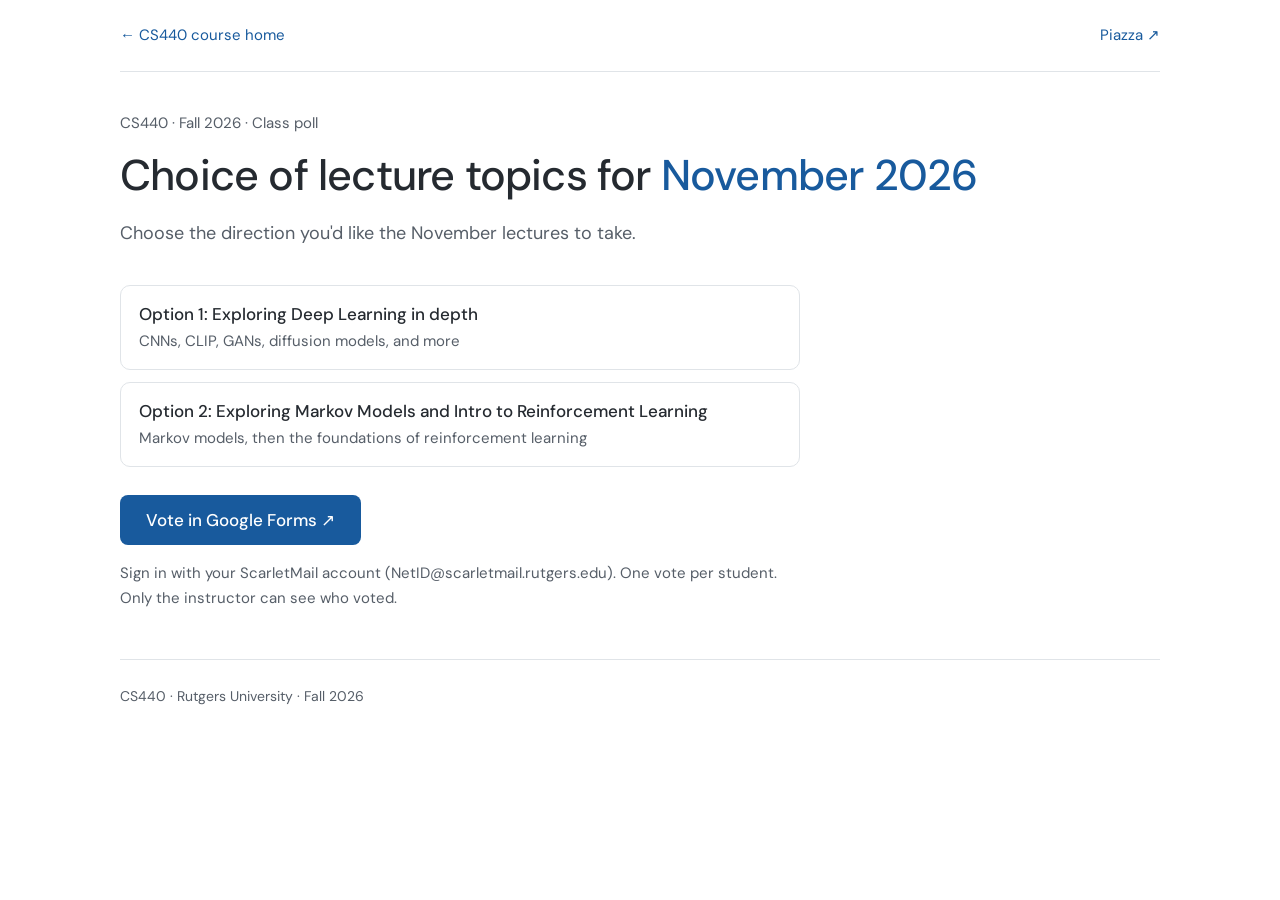
==== poll/index.html @ 27d011c7 "Add November lecture-topics poll page Co-Authored-By: Claude Opus 5.5 <noreply@anthropic.com>" ====
<!doctype html>
<html lang="en">
<head>
<meta charset="utf-8">
<meta name="viewport" content="width=device-width, initial-scale=1">
<title>November Topics Poll · CS440 Fall 2026</title>
<meta name="description" content="CS440 Fall 2026 poll: choose the lecture topics for November 2026.">
<meta name="robots" content="noindex">
<link rel="stylesheet" href="../assets/course.css">
<style>
.poll{max-width:680px;padding:8px 0 48px}
.option{padding:16px 18px;border:1px solid var(--line);border-radius:10px;font-size:17px;line-height:1.5}
.option+.option{margin-top:12px}
.option strong{display:block;font-weight:500}
.option span{color:var(--muted);font-size:15px}
.vote{display:inline-block;margin-top:28px;font-size:17px;font-weight:500;padding:11px 26px;border-radius:8px;background:var(--blue);color:#fff}
.vote:hover{background:#134a82;text-decoration:none}
.vote:focus-visible{outline:3px solid var(--blue);outline-offset:3px}
.fine{margin-top:16px;font-size:15px;color:var(--muted)}
</style>
</head>
<body>
<div class="wrapper">
<nav class="site-nav" aria-label="Course navigation"><a href="../">← CS440 course home</a><div><a href="https://piazza.com/rutgers/fall2026/cs440">Piazza ↗</a></div></nav>
<header class="hero">
<p class="eyebrow">CS440 · Fall 2026 · Class poll</p>
<h1>Choice of lecture topics for <span>November 2026</span></h1>
<p class="subtitle">Choose the direction you'd like the November lectures to take.</p>
</header>
<main id="main" class="poll">
<div class="option"><strong>Option 1: Exploring Deep Learning in depth</strong><span>CNNs, CLIP, GANs, diffusion models, and more</span></div>
<div class="option"><strong>Option 2: Exploring Markov Models and Intro to Reinforcement Learning</strong><span>Markov models, then the foundations of reinforcement learning</span></div>
<a class="vote" href="https://docs.google.com/forms/d/e/1FAIpQLSd-jjGuZHkuYG3EK6-WbKpRKqS8aI4925UPsizvsDVMH4AsDQ/viewform" target="_blank" rel="noopener">Vote in Google Forms ↗</a>
<p class="fine">Sign in with your ScarletMail account (NetID@scarletmail.rutgers.edu). One vote per student. Only the instructor can see who voted.</p>
</main>
<footer class="footer"><p>CS440 · Rutgers University · Fall 2026</p></footer>
</div>
</body>
</html>
---- assets/course.css ----
@font-face{font-family:'DM Sans';src:url('fonts/dm-sans.woff2') format('woff2');font-weight:100 1000;font-display:swap}
:root{color-scheme:light;--ink:#252a30;--muted:#565e68;--blue:#185a9d;--line:#e0e4e8}
*{box-sizing:border-box}html{scroll-behavior:smooth;scroll-padding-top:24px}body{margin:0;background:#fff;color:var(--ink);font:18px/1.65 'DM Sans',Arial,sans-serif}a{color:var(--blue);text-decoration:none;text-underline-offset:4px}a:hover{text-decoration:underline}a:focus-visible{outline:3px solid var(--blue);outline-offset:4px}h1,h2,h3,p{margin:0}h1,h2,h3{font-weight:500;line-height:1.3}h1{font-size:clamp(32px,4vw,43px);letter-spacing:-.8px;max-width:860px}h1 span{color:var(--blue)}h2{font-size:29px;color:#103f71;margin-bottom:18px}h3{font-size:20px;margin-bottom:8px}.wrapper{width:min(1040px,calc(100% - 64px));margin-inline:auto}.skip-link{position:absolute;top:-70px;left:20px;padding:10px 18px;background:var(--blue);color:#fff}.skip-link:focus{top:10px}.site-nav{display:flex;justify-content:space-between;gap:16px;padding:23px 0;border-bottom:1px solid var(--line);font-size:15px}.site-nav div{display:flex;gap:22px}.hero{padding:39px 0 28px}.eyebrow{font-size:15px;color:var(--muted);margin-bottom:12px}.hero .subtitle{margin-top:16px;color:var(--muted)}.course-nav{display:flex;flex-wrap:wrap;gap:8px 24px;margin-top:24px;font-size:16px}.course-section{border-top:1px solid var(--line);padding:30px 0}.lead{max-width:920px;font-size:20px}.muted{color:var(--muted)}.lead+p{margin-top:12px}.meeting-grid{display:grid;grid-template-columns:1fr 1.15fr 1.2fr;gap:28px}.meeting-grid p,.meeting-grid table{font-size:16px}.meeting-grid p+p{margin-top:8px}.time{font-weight:500;color:var(--ink)}table{width:100%;border-collapse:collapse;text-align:left}th,td{padding:10px 14px;border-bottom:1px solid var(--line);vertical-align:top}th{font-weight:500;color:var(--ink);background:#f7f9fb}th:first-child,td:first-child{padding-left:0}.recitations{font-size:15px!important}.recitations th,.recitations td{padding:7px 8px}.recitations th:first-child,.recitations td:first-child{padding-left:0}.table-scroll{max-width:100%;overflow-x:auto}.table-scroll:focus-visible{outline:2px solid var(--blue);outline-offset:4px}.staff-table{font-size:16px;min-width:650px}.staff-table td:first-child{width:30%}.help-list{padding-left:22px;margin:20px 0 0;font-size:17px}.help-list li+li{margin-top:8px}.notice{font-size:16px;color:var(--muted);margin-bottom:18px}.schedule{font-size:16px;min-width:680px}.schedule th:first-child{width:6%}.schedule th:nth-child(2){width:36%}.schedule th:nth-child(3){width:31%}.schedule .links a{display:inline-block;margin-right:13px}.schedule .exam td{color:#103f71;padding:13px 14px;background:#f7f9fb}.schedule small{display:block;font-size:14px;color:var(--muted);margin-top:3px}.topic-grid{display:grid;grid-template-columns:repeat(3,minmax(0,1fr));gap:28px;margin-top:22px;font-size:16px}.topic-grid h3{font-size:18px}.topic-grid ul{margin:0;padding-left:20px}.demo-grid{display:grid;grid-template-columns:1fr 1fr;gap:24px 32px}.demo{border-left:2px solid #d5e3f0;padding-left:20px}.demo .tag{font-size:14px;color:var(--muted);margin-bottom:6px}.demo p{font-size:16px;color:var(--muted)}.demo .open{display:inline-block;margin-top:10px;font-size:16px}.grading-grid{display:grid;grid-template-columns:1fr 1fr;gap:40px}.grading-grid table{font-size:16px}.grading-grid p{font-size:17px;margin:12px 0}.weights{display:flex;gap:28px;flex-wrap:wrap;margin:12px 0 22px;font-size:17px}.weights strong{display:block;font-size:25px;font-weight:500}.book{font-size:20px}.book+p{margin-top:6px}.footer{padding:25px 0 35px;border-top:1px solid var(--line);font-size:14px;color:var(--muted)}.footer p+p{margin-top:8px}
@media(max-width:850px){.meeting-grid{grid-template-columns:1fr 1fr}.meeting-grid>div:last-child{grid-column:1/-1}.topic-grid{gap:18px}}
@media(max-width:600px){body{font-size:17px}.wrapper{width:calc(100% - 40px)}.site-nav{font-size:14px;gap:12px;flex-wrap:wrap}.site-nav div{gap:20px}.hero{padding-top:30px}h1{font-size:34px}h2{font-size:27px}.course-nav{gap:8px 19px;font-size:15px}.meeting-grid,.topic-grid,.demo-grid,.grading-grid{grid-template-columns:1fr;gap:24px}.meeting-grid>div:last-child{grid-column:auto}.course-section{padding:26px 0}.lead{font-size:19px}.weights{gap:24px}.demo{padding-left:16px}}
@media(prefers-reduced-motion:reduce){html{scroll-behavior:auto}}
@media print{body{font-size:11pt}.wrapper{width:100%}.site-nav,.course-nav,.skip-link{display:none}.hero{padding-top:0}.table-scroll{overflow:visible}.schedule,.staff-table{min-width:0}.course-section{break-inside:avoid}a{color:inherit}}

.schedule code{font-size:.95em;white-space:nowrap;user-select:all}
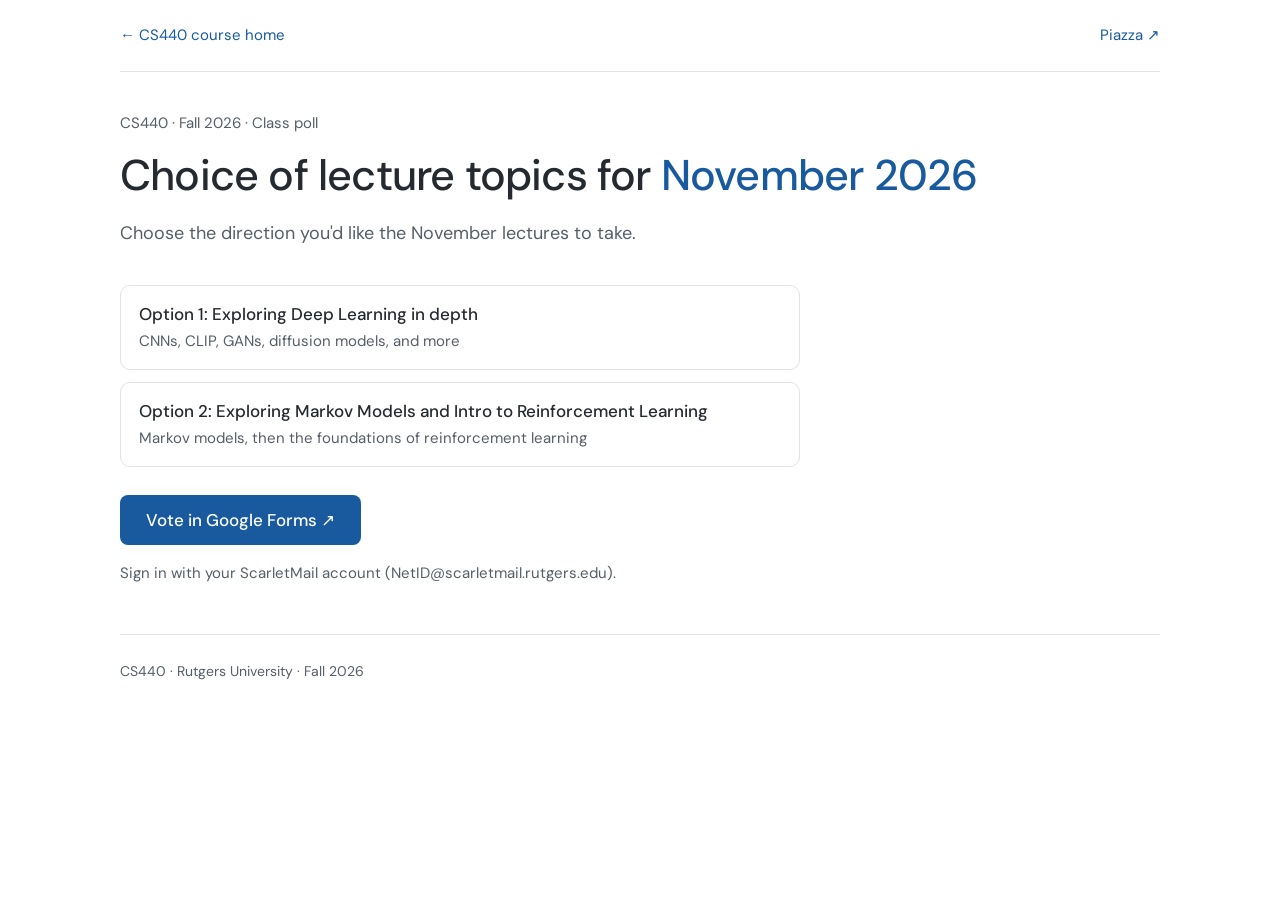
==== commit a1d28b34: "Trim poll page note Co-Authored-By: Claude Opus 5.5 <noreply@anthropic.com>" ====
--- a/poll/index.html
+++ b/poll/index.html
@@ -31,7 +31,7 @@
 <div class="option"><strong>Option 1: Exploring Deep Learning in depth</strong><span>CNNs, CLIP, GANs, diffusion models, and more</span></div>
 <div class="option"><strong>Option 2: Exploring Markov Models and Intro to Reinforcement Learning</strong><span>Markov models, then the foundations of reinforcement learning</span></div>
 <a class="vote" href="https://docs.google.com/forms/d/e/1FAIpQLSd-jjGuZHkuYG3EK6-WbKpRKqS8aI4925UPsizvsDVMH4AsDQ/viewform" target="_blank" rel="noopener">Vote in Google Forms ↗</a>
-<p class="fine">Sign in with your ScarletMail account (NetID@scarletmail.rutgers.edu). One vote per student. Only the instructor can see who voted.</p>
+<p class="fine">Sign in with your ScarletMail account (NetID@scarletmail.rutgers.edu).</p>
 </main>
 <footer class="footer"><p>CS440 · Rutgers University · Fall 2026</p></footer>
 </div>
